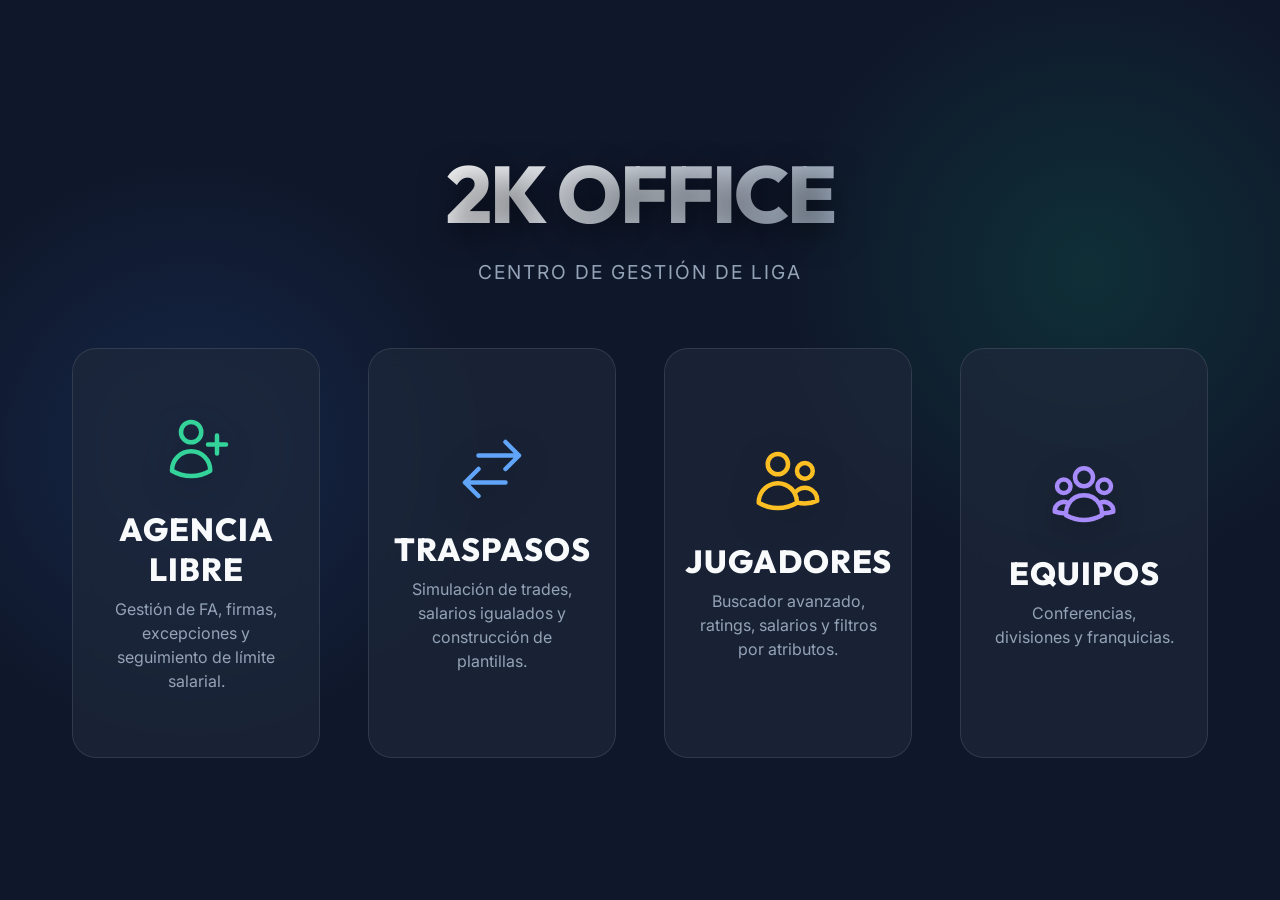
==== index.html @ 751a1683 "Add files via upload" ====
<!DOCTYPE html>
<html lang="es">
<head>
    <meta charset="UTF-8">
    <meta name="viewport" content="width=1400">
    <title>2K OFFICE</title>
    <link href="https://fonts.googleapis.com/css2?family=Inter:wght@400;600;800&family=Outfit:wght@800&display=swap" rel="stylesheet">
    <link rel="stylesheet" href="css/index-style.css">
</head>
<body>

    <div class="header-container">
        <h1>2K OFFICE</h1>
        <div class="subtitle">Centro de Gestión de Liga</div>
    </div>

    <div class="cards-container">
        <a href="fa.html" class="card card-fa">
            <div class="card-icon">
                <svg xmlns="http://www.w3.org/2000/svg" fill="none" viewBox="0 0 24 24" stroke-width="1.5" stroke="currentColor">
                    <path stroke-linecap="round" stroke-linejoin="round" d="M19 7.5v3m0 0v3m0-3h3m-3 0h-3m-2.25-4.125a3.375 3.375 0 1 1-6.75 0 3.375 3.375 0 0 1 6.75 0ZM4 19.235v-.11a6.375 6.375 0 0 1 12.75 0v.109A12.318 12.318 0 0 1 10.374 21c-2.331 0-4.512-.645-6.374-1.766Z" />
                </svg>
            </div>
            <div class="card-title">AGENCIA LIBRE</div>
            <div class="card-desc">Gestión de FA, firmas, excepciones y seguimiento de límite salarial.</div>
        </a>

        <a href="trade.html" class="card card-trade">
            <div class="card-icon">
                <svg xmlns="http://www.w3.org/2000/svg" fill="none" viewBox="0 0 24 24" stroke-width="1.5" stroke="currentColor">
                    <path stroke-linecap="round" stroke-linejoin="round" d="M7.5 21 3 16.5m0 0L7.5 12M3 16.5h13.5m0-13.5L21 7.5m0 0L16.5 12M21 7.5H7.5" />
                </svg>
            </div>
            <div class="card-title">TRASPASOS</div>
            <div class="card-desc">Simulación de trades, salarios igualados y construcción de plantillas.</div>
        </a>

        <a href="jugadores.html" class="card card-jugadores">
            <div class="card-icon">
                <svg xmlns="http://www.w3.org/2000/svg" fill="none" viewBox="0 0 24 24" stroke-width="1.5" stroke="currentColor">
                    <path stroke-linecap="round" stroke-linejoin="round" d="M15 19.128a9.38 9.38 0 0 0 2.625.372 9.337 9.337 0 0 0 4.121-.952 4.125 4.125 0 0 0-7.533-2.493M15 19.128v-.003c0-1.113-.285-2.16-.786-3.07M15 19.128v.106A12.318 12.318 0 0 1 8.624 21c-2.331 0-4.512-.645-6.374-1.766l-.001-.109a6.375 6.375 0 0 1 11.964-3.07M12 6.375a3.375 3.375 0 1 1-6.75 0 3.375 3.375 0 0 1 6.75 0Zm8.25 2.25a2.625 2.625 0 1 1-5.25 0 2.625 2.625 0 0 1 5.25 0Z" />
                </svg>
            </div>
            <div class="card-title">JUGADORES</div>
            <div class="card-desc">Buscador avanzado, ratings, salarios y filtros por atributos.</div>
        </a>

        <a href="equipos.html" class="card card-equipos">
            <div class="card-icon">
                <svg xmlns="http://www.w3.org/2000/svg" fill="none" viewBox="0 0 24 24" stroke-width="1.5" stroke="currentColor">
                    <path stroke-linecap="round" stroke-linejoin="round" d="M18 18.72a9.094 9.094 0 0 0 3.741-.479 3 3 0 0 0-4.682-2.72m.94 3.198.001.031c0 .225-.012.447-.037.666A11.944 11.944 0 0 1 12 21c-2.17 0-4.207-.576-5.963-1.584A6.062 6.062 0 0 1 6 18.719m12 0a5.971 5.971 0 0 0-.941-3.197m0 0A5.995 5.995 0 0 0 12 12.75a5.995 5.995 0 0 0-5.058 2.772m0 0a3 3 0 0 0-4.681 2.72 8.986 8.986 0 0 0 3.74.477m.94-3.197a5.971 5.971 0 0 0-.94 3.197M15 6.75a3 3 0 1 1-6 0 3 3 0 0 1 6 0Zm6 3a2.25 2.25 0 1 1-4.5 0 2.25 2.25 0 0 1 4.5 0Zm-13.5 0a2.25 2.25 0 1 1-4.5 0 2.25 2.25 0 0 1 4.5 0Z" />
                </svg>
            </div>
            <div class="card-title">EQUIPOS</div>
            <div class="card-desc">Conferencias, divisiones y franquicias.</div>
        </a>
    </div>

</body>
</html>
---- css/index-style.css ----
:root {
    --bg-color: #0f172a;
    --text-color: #f8fafc;
    --card-bg: rgba(30, 41, 59, 0.7);
    --card-border: rgba(255, 255, 255, 0.1);
    --accent-1: #3b82f6; /* Blue for Trade */
    --accent-2: #10b981; /* Green for FA */
}

* {
    margin: 0;
    padding: 0;
    box-sizing: border-box;
}

body {
    background-color: var(--bg-color);
    color: var(--text-color);
    font-family: 'Inter', sans-serif;
    min-height: 100vh;
    display: flex;
    flex-direction: column;
    align-items: center;
    justify-content: center;
    background-image: 
        radial-gradient(circle at 15% 50%, rgba(59, 130, 246, 0.15), transparent 25%),
        radial-gradient(circle at 85% 30%, rgba(16, 185, 129, 0.15), transparent 25%);
    background-attachment: fixed;
}

.header-container {
    text-align: center;
    margin-bottom: 4rem;
    animation: fadeInDown 1s ease-out;
}

h1 {
    font-family: 'Outfit', sans-serif;
    font-size: 5rem;
    font-weight: 800;
    letter-spacing: -2px;
    background: linear-gradient(135deg, #fff, #94a3b8);
    -webkit-background-clip: text;
    -webkit-text-fill-color: transparent;
    margin-bottom: 1rem;
    text-transform: uppercase;
    text-shadow: 0px 10px 30px rgba(0,0,0,0.5);
}

.subtitle {
    font-size: 1.2rem;
    color: #94a3b8;
    font-weight: 400;
    letter-spacing: 2px;
    text-transform: uppercase;
}

.cards-container {
    display: flex;
    gap: 3rem;
    width: 100%;
    max-width: 1200px;
    padding: 0 2rem;
    animation: fadeInUp 1s ease-out 0.3s both;
}

.card {
    flex: 1;
    background: var(--card-bg);
    border: 1px solid var(--card-border);
    border-radius: 24px;
    padding: 4rem 2rem;
    text-align: center;
    text-decoration: none;
    color: var(--text-color);
    backdrop-filter: blur(10px);
    transition: all 0.4s cubic-bezier(0.175, 0.885, 0.32, 1.275);
    position: relative;
    overflow: hidden;
    display: flex;
    flex-direction: column;
    align-items: center;
    justify-content: center;
}

.card::before {
    content: '';
    position: absolute;
    top: 0;
    left: 0;
    right: 0;
    height: 4px;
    background: linear-gradient(90deg, transparent, transparent);
    transition: all 0.4s ease;
}

.card-trade::before {
    background: linear-gradient(90deg, #3b82f6, #60a5fa);
    opacity: 0;
}

.card-fa::before {
    background: linear-gradient(90deg, #10b981, #34d399);
    opacity: 0;
}

.card-jugadores::before {
    background: linear-gradient(90deg, #f59e0b, #fbbf24);
    opacity: 0;
}

.card-equipos::before {
    background: linear-gradient(90deg, #8b5cf6, #a78bfa);
    opacity: 0;
}

.card:hover {
    transform: translateY(-10px);
    box-shadow: 0 20px 40px rgba(0, 0, 0, 0.4);
    border-color: rgba(255, 255, 255, 0.2);
}

.card:hover::before {
    opacity: 1;
}

.card-trade:hover {
    box-shadow: 0 20px 40px rgba(59, 130, 246, 0.15);
}

.card-fa:hover {
    box-shadow: 0 20px 40px rgba(16, 185, 129, 0.15);
}

.card-jugadores:hover {
    box-shadow: 0 20px 40px rgba(245, 158, 11, 0.15);
}

.card-equipos:hover {
    box-shadow: 0 20px 40px rgba(139, 92, 246, 0.15);
}

.card-icon {
    display: flex;
    align-items: center;
    justify-content: center;
    height: 4.5rem;
    margin-bottom: 1.5rem;
    transition: transform 0.4s ease;
}

.card-icon svg {
    width: 4.5rem;
    height: 4.5rem;
    filter: drop-shadow(0 10px 15px rgba(0, 0, 0, 0.3));
    transition: transform 0.4s cubic-bezier(0.175, 0.885, 0.32, 1.275);
}

.card-fa .card-icon {
    color: #34d399;
}

.card-trade .card-icon {
    color: #60a5fa;
}

.card-jugadores .card-icon {
    color: #fbbf24;
}

.card-equipos .card-icon {
    color: #a78bfa;
}

.card:hover .card-icon {
    transform: translateY(-5px);
}

.card:hover .card-icon svg {
    transform: scale(1.15);
}

.card-title {
    font-family: 'Outfit', sans-serif;
    font-size: 2rem;
    font-weight: 800;
    margin-bottom: 0.5rem;
    letter-spacing: 1px;
}

.card-desc {
    font-size: 1rem;
    color: #94a3b8;
    line-height: 1.5;
}

@keyframes fadeInDown {
    from { opacity: 0; transform: translateY(-30px); }
    to { opacity: 1; transform: translateY(0); }
}

@keyframes fadeInUp {
    from { opacity: 0; transform: translateY(30px); }
    to { opacity: 1; transform: translateY(0); }
}

@media (max-width: 768px) {
    .cards-container {
        flex-direction: column;
        gap: 1.5rem;
        padding: 0 1rem;
    }
    h1 {
        font-size: 2.8rem;
        margin-bottom: 0.5rem;
    }
    .header-container {
        margin-bottom: 2rem;
    }
    .subtitle {
        font-size: 1rem;
    }
    .card {
        padding: 2.5rem 1.5rem;
    }
    .card-title {
        font-size: 1.6rem;
    }
    .card-icon {
        height: 3.5rem;
        margin-bottom: 1rem;
    }
    .card-icon svg {
        width: 3.5rem;
        height: 3.5rem;
    }
}
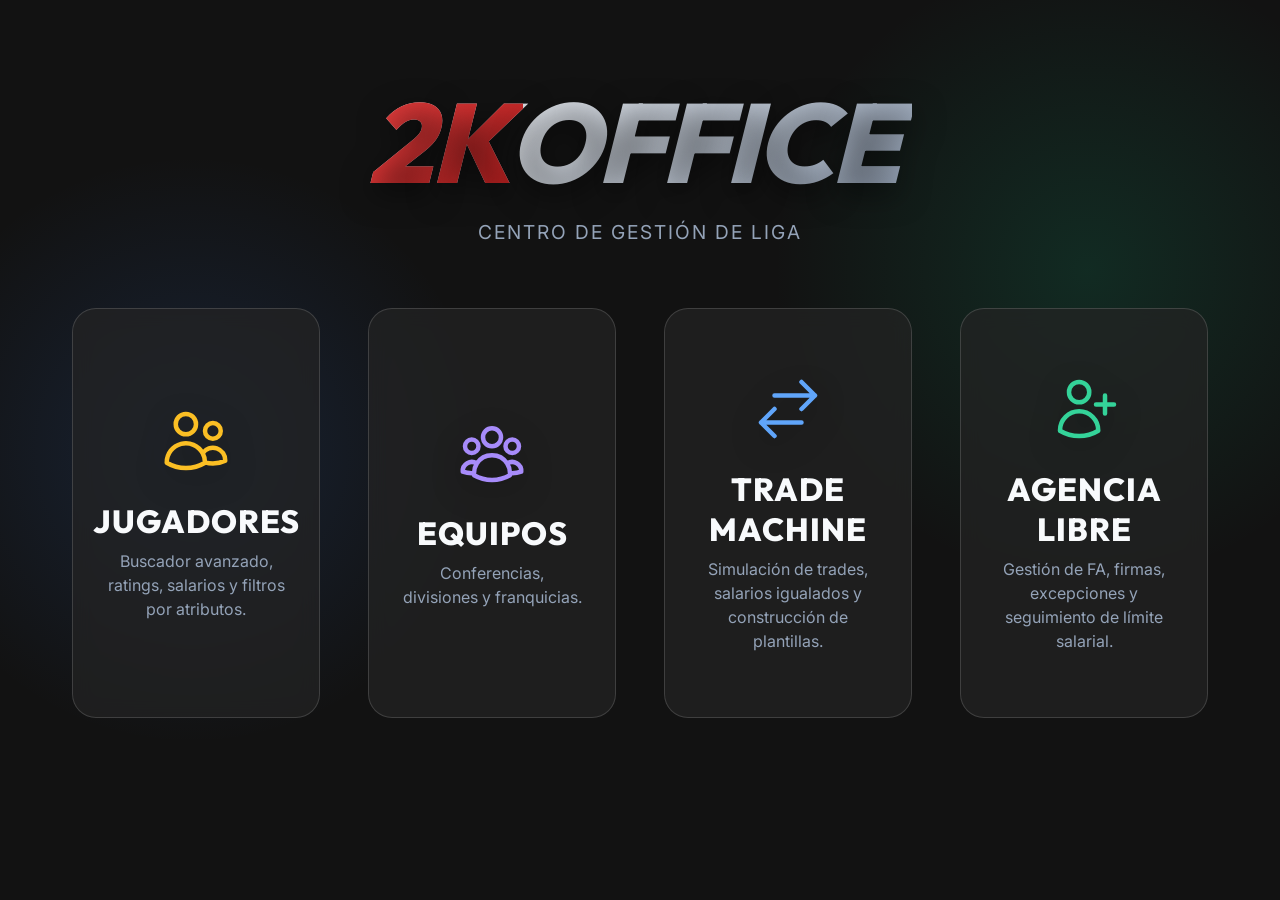
==== commit b5be8b6d: "Actualizacion automatica 30/07/2026 12:18:24,57" ====
--- a/index.html
+++ b/index.html
@@ -2,39 +2,24 @@
 <html lang="es">
 <head>
     <meta charset="UTF-8">
-    <meta name="viewport" content="width=1400">
-    <title>2K OFFICE</title>
-    <link href="https://fonts.googleapis.com/css2?family=Inter:wght@400;600;800&family=Outfit:wght@800&display=swap" rel="stylesheet">
+    <meta name="viewport" content="width=device-width, initial-scale=1.0">
+    <title>2k OFFICE</title>
+    <link href="https://fonts.googleapis.com/css2?family=Inter:wght@400;600;800&family=Outfit:wght@800&family=Permanent+Marker&display=swap" rel="stylesheet">
     <link rel="stylesheet" href="css/index-style.css">
+
+    <link rel="manifest" href="manifest.json">
+    <link rel="apple-touch-icon" href="icon.svg">
+    <link rel="icon" type="image/svg+xml" href="icon.svg">
+    <meta name="theme-color" content="#111111">
 </head>
 <body>
 
     <div class="header-container">
-        <h1>2K OFFICE</h1>
-        <div class="subtitle">Centro de Gestión de Liga</div>
+        <h1><span class="red-2k">2K</span>OFFICE</h1>
+        <div class="subtitle">CENTRO DE GESTIÓN DE LIGA</div>
     </div>
 
     <div class="cards-container">
-        <a href="fa.html" class="card card-fa">
-            <div class="card-icon">
-                <svg xmlns="http://www.w3.org/2000/svg" fill="none" viewBox="0 0 24 24" stroke-width="1.5" stroke="currentColor">
-                    <path stroke-linecap="round" stroke-linejoin="round" d="M19 7.5v3m0 0v3m0-3h3m-3 0h-3m-2.25-4.125a3.375 3.375 0 1 1-6.75 0 3.375 3.375 0 0 1 6.75 0ZM4 19.235v-.11a6.375 6.375 0 0 1 12.75 0v.109A12.318 12.318 0 0 1 10.374 21c-2.331 0-4.512-.645-6.374-1.766Z" />
-                </svg>
-            </div>
-            <div class="card-title">AGENCIA LIBRE</div>
-            <div class="card-desc">Gestión de FA, firmas, excepciones y seguimiento de límite salarial.</div>
-        </a>
-
-        <a href="trade.html" class="card card-trade">
-            <div class="card-icon">
-                <svg xmlns="http://www.w3.org/2000/svg" fill="none" viewBox="0 0 24 24" stroke-width="1.5" stroke="currentColor">
-                    <path stroke-linecap="round" stroke-linejoin="round" d="M7.5 21 3 16.5m0 0L7.5 12M3 16.5h13.5m0-13.5L21 7.5m0 0L16.5 12M21 7.5H7.5" />
-                </svg>
-            </div>
-            <div class="card-title">TRASPASOS</div>
-            <div class="card-desc">Simulación de trades, salarios igualados y construcción de plantillas.</div>
-        </a>
-
         <a href="jugadores.html" class="card card-jugadores">
             <div class="card-icon">
                 <svg xmlns="http://www.w3.org/2000/svg" fill="none" viewBox="0 0 24 24" stroke-width="1.5" stroke="currentColor">
@@ -54,8 +39,45 @@
             <div class="card-title">EQUIPOS</div>
             <div class="card-desc">Conferencias, divisiones y franquicias.</div>
         </a>
+
+        <a href="trade.html" class="card card-trade">
+            <div class="card-icon">
+                <svg xmlns="http://www.w3.org/2000/svg" fill="none" viewBox="0 0 24 24" stroke-width="1.5" stroke="currentColor">
+                    <path stroke-linecap="round" stroke-linejoin="round" d="M7.5 21 3 16.5m0 0L7.5 12M3 16.5h13.5m0-13.5L21 7.5m0 0L16.5 12M21 7.5H7.5" />
+                </svg>
+            </div>
+            <div class="card-title">TRADE MACHINE</div>
+            <div class="card-desc">Simulación de trades, salarios igualados y construcción de plantillas.</div>
+        </a>
+
+        <!-- AGENCIA LIBRE -->
+        <a href="fa.html" class="card card-fa">
+            <div class="card-icon">
+                <svg xmlns="http://www.w3.org/2000/svg" fill="none" viewBox="0 0 24 24" stroke-width="1.5" stroke="currentColor">
+                    <path stroke-linecap="round" stroke-linejoin="round" d="M19 7.5v3m0 0v3m0-3h3m-3 0h-3m-2.25-4.125a3.375 3.375 0 1 1-6.75 0 3.375 3.375 0 0 1 6.75 0ZM4 19.235v-.11a6.375 6.375 0 0 1 12.75 0v.109A12.318 12.318 0 0 1 10.374 21c-2.331 0-4.512-.645-6.374-1.766Z" />
+                </svg>
+            </div>
+            <div class="card-title">AGENCIA LIBRE</div>
+            <div class="card-desc">Gestión de FA, firmas, excepciones y seguimiento de límite salarial.</div>
+        </a>
     </div>
 
+    <!-- Admin Support -->
+    <script type="module">
+        import { injectAdminButton } from './js/shared/admin_auth.js';
+        injectAdminButton();
+    </script>
+
+    <script>
+        if ('serviceWorker' in navigator) {
+            window.addEventListener('load', () => {
+                navigator.serviceWorker.register('./sw.js')
+                    .then(reg => console.log('Service Worker registrado con Ã©xito', reg))
+                    .catch(err => console.warn('Error al registrar Service Worker', err));
+            });
+        }
+    </script>
 </body>
 </html>
-
+
+
--- a/css/index-style.css
+++ b/css/index-style.css
@@ -1,8 +1,9 @@
+
 :root {
-    --bg-color: #0f172a;
+    --bg-color: #121212; 
     --text-color: #f8fafc;
-    --card-bg: rgba(30, 41, 59, 0.7);
-    --card-border: rgba(255, 255, 255, 0.1);
+    --card-bg: rgba(36, 36, 36, 0.7);
+    --card-border: rgba(255, 255, 255, 0.15);
     --accent-1: #3b82f6; /* Blue for Trade */
     --accent-2: #10b981; /* Green for FA */
 }
@@ -30,21 +31,33 @@
 
 .header-container {
     text-align: center;
+    margin-top: -7rem;
     margin-bottom: 4rem;
     animation: fadeInDown 1s ease-out;
 }
 
 h1 {
     font-family: 'Outfit', sans-serif;
-    font-size: 5rem;
+    font-size: 7rem;
     font-weight: 800;
-    letter-spacing: -2px;
+    font-style: italic;
+    letter-spacing: -3px;
     background: linear-gradient(135deg, #fff, #94a3b8);
     -webkit-background-clip: text;
     -webkit-text-fill-color: transparent;
-    margin-bottom: 1rem;
+    margin-bottom: 0.5rem;
     text-transform: uppercase;
     text-shadow: 0px 10px 30px rgba(0,0,0,0.5);
+    padding-right: 15px; /* Evita que se corte la última letra por la cursiva */
+}
+
+.red-2k {
+    background: linear-gradient(135deg, #ef4444, #b91c1c);
+    -webkit-background-clip: text;
+    -webkit-text-fill-color: transparent;
+    display: inline-block;
+    padding-right: 15px; /* Evita que se corte la K */
+    margin-right: -15px; /* Evita que se separe de OFFICE por el padding */
 }
 
 .subtitle {
@@ -140,6 +153,11 @@
     box-shadow: 0 20px 40px rgba(139, 92, 246, 0.15);
 }
 
+.card.dimmed {
+    opacity: 0.5;
+    filter: grayscale(80%);
+}
+
 .card-icon {
     display: flex;
     align-items: center;
@@ -205,33 +223,104 @@
 }
 
 @media (max-width: 768px) {
-    .cards-container {
-        flex-direction: column;
-        gap: 1.5rem;
-        padding: 0 1rem;
+    body {
+        justify-content: flex-start;
+        padding-top: 8vh; /* Menos espacio por arriba para subir el título */
+    }
+    .header-container {
+        width: 100%;
+        margin-bottom: 4rem; /* Más separación entre el título y las celdas */
+        margin-top: 0;
     }
     h1 {
-        font-size: 2.8rem;
-        margin-bottom: 0.5rem;
-    }
-    .header-container {
-        margin-bottom: 2rem;
+        font-size: 3rem;
+        margin-bottom: 1rem; /* Separar título de subtítulo */
+        width: 100%;
+        text-align: center;
+        padding-right: 0;
+    }
+    .red-2k {
+        padding-right: 0;
+        margin-right: 0;
     }
     .subtitle {
         font-size: 1rem;
     }
+    .cards-container {
+        display: grid;
+        grid-template-columns: repeat(2, 1fr);
+        gap: 0.5rem;
+        padding: 0 0.5rem;
+        margin-bottom: 2rem;
+    }
     .card {
-        padding: 2.5rem 1.5rem;
+        padding: 1rem 0.2rem;
+        height: auto;
+        min-height: 120px;
     }
     .card-title {
-        font-size: 1.6rem;
+        font-size: 0.65rem; /* Más pequeño para que quepan */
+        letter-spacing: 0;
+        line-height: 1.2;
+        word-break: break-word; /* Evita que se salgan los textos largos */
+    }
+    .card-desc {
+        display: none;
     }
     .card-icon {
-        height: 3.5rem;
-        margin-bottom: 1rem;
+        height: 2rem;
+        margin-bottom: 0.5rem;
     }
     .card-icon svg {
-        width: 3.5rem;
-        height: 3.5rem;
-    }
-}
+        width: 2rem;
+        height: 2rem;
+    }
+}
+
+/* Landscape / Pantallas con poca altura (horizontal en móvil) */
+@media (max-height: 600px) and (orientation: landscape) {
+    body {
+        justify-content: flex-start;
+        padding-top: 1rem;
+        padding-bottom: 1rem;
+        height: auto;
+        min-height: 100vh;
+    }
+    .header-container {
+        margin-top: 0;
+        margin-bottom: 1.5rem;
+    }
+    h1 {
+        font-size: 2.5rem;
+        margin-bottom: 0.2rem;
+    }
+    .subtitle {
+        font-size: 0.8rem;
+    }
+    .cards-container {
+        display: flex;
+        flex-wrap: wrap;
+        justify-content: center;
+        gap: 1rem;
+        padding: 0 1rem;
+    }
+    .card {
+        padding: 1rem;
+        min-width: 150px;
+        flex: 1 1 200px;
+    }
+    .card-title {
+        font-size: 1rem;
+    }
+    .card-icon {
+        height: 2rem;
+        margin-bottom: 0.5rem;
+    }
+    .card-icon svg {
+        width: 2rem;
+        height: 2rem;
+    }
+    .card-desc {
+        display: none;
+    }
+}
